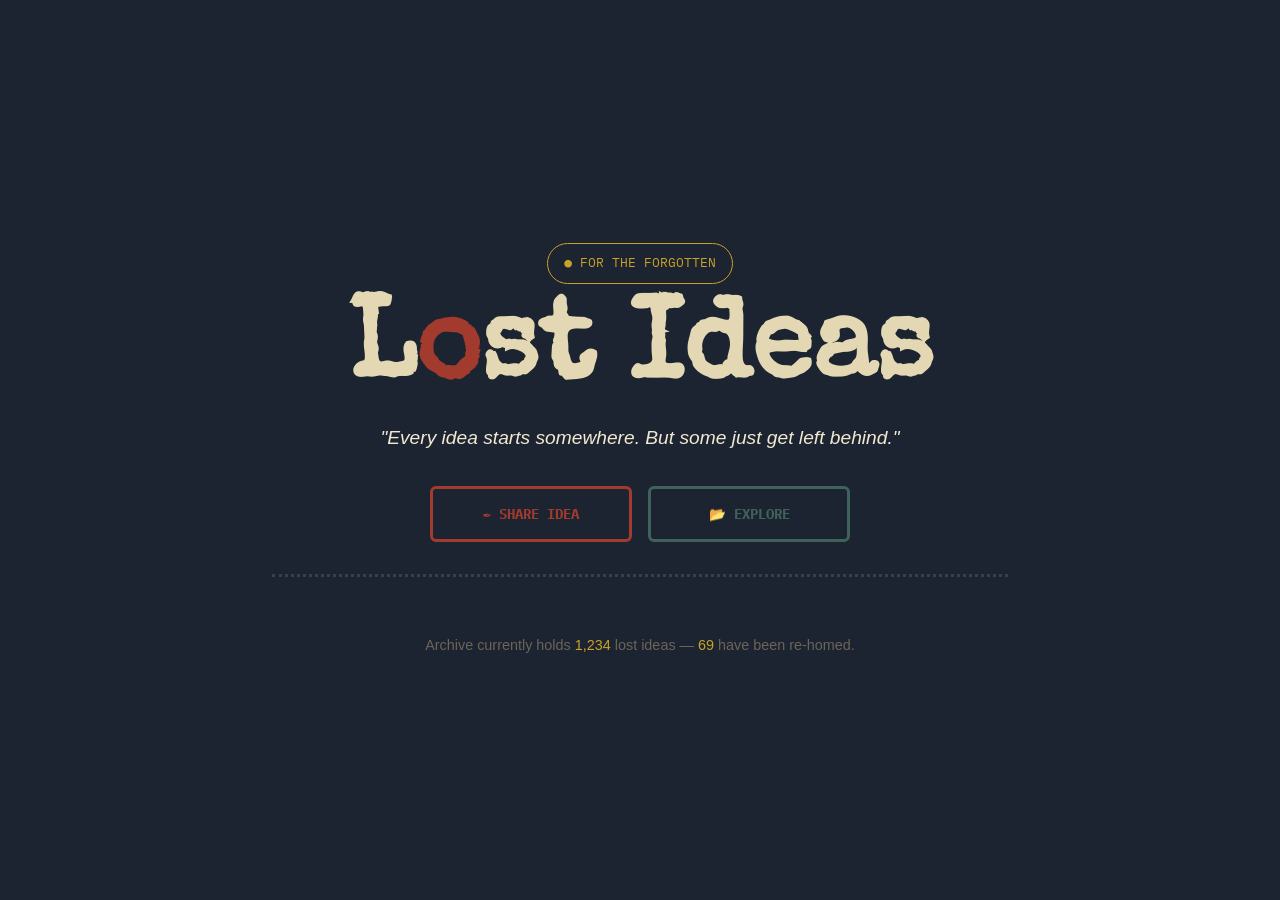
==== index.html @ 814cc0be "lost ideas intro page" ====
<!DOCTYPE html>
<html lang="en">
<head>
    <meta charset="UTF-8">
    <meta name="viewport" content="width=device-width, initial-scale=1.0">
    <title>Lost Ideas</title>
    <link rel="stylesheet" href="global.css" class="">
   
</head>
<body>
    <div class="main">
        <div class="above">
            <span>● For the forgotten</span>
        </div>
        <h1>L<span>o</span>st Ideas</h1>
        <p id="sentence">"Every idea starts somewhere. But some just get left behind." </p>
        <div class="btn">
            <button id="share-btn">✒️ Share Idea</button>
            <button id="explore-btn">📂 Explore</button>
        </div>
        <div class="divider">&nbsp;</div>
        <p id="stats">Archive currently holds <span>1,234</span> lost ideas — <span>69</span> have been re-homed.</p>
    </div>
</body>
</html>
---- global.css ----
@import url('https://fonts.googleapis.com/css2?family=Special+Elite&family=Source+Serif+4:ital,wght@0,400;0,600;1,400&family=IBM+Plex+Mono:wght@400;500;600&display=swap');

:root {
    --ink: #1B2430;
    --ink-soft: #242F3C;
    --ink-line: rgba(241, 233, 210, 0.14);
    --paper: #F1E9D2;
    --paper-dark: #E4D8B4;
    --stamp-red: #A23B2E;
    --filed-teal: #3F6259;
    --filed-teal-deep: #2C4640;
    --pencil: #6B6558;
    --thread-gold: #C9A227;
    --amber-ink: #A97A1E;
}

* {
    margin: 0;
    padding: 0;
    box-sizing: border-box;
}

html,
body {
    height: 100%;
    font-family: Arial, sans-serif;
    color: var(--paper);
    background: var(--ink);
    line-height: 1.6;
}

body {
    display: flex;
    justify-content: center;
    align-items: center;
    padding: 1rem;
}

.main {
    width: min(800px, 100%);
    display: flex;
    flex-direction: column;
    align-items: center;
    justify-content: center;
    gap: 1rem;
    padding: clamp(1rem, 3vw, 2rem);
}

.above {
    border: 1px solid var(--thread-gold);
    border-radius: 25px;
    color: var(--thread-gold);
    font-family: "IBM Plex Mono", monospace;
    font-size: .8rem;
    text-transform: uppercase;
    padding: .6rem 1rem;
    text-align: center;
}

h1 {
    font-family: "Special Elite", monospace;
    color: var(--paper-dark);
    font-size: clamp(3rem, 10vw, 7rem);
    line-height: .95;
    text-align: center;
}

h1 span {
    color: var(--stamp-red);
}

#sentence {
    max-width: 65ch;
    text-align: center;
    font-style: italic;
    color: var(--paper);
    font-size: clamp(1rem, 2vw, 1.2rem);
    margin-bottom: 1rem;
}

.btn {
    display: flex;
    width: 100%;
    max-width: 420px;
    gap: 1rem;
}

.btn button {
    flex: 1;
    padding: 1rem;
    font-family: "IBM Plex Mono", monospace;
    font-size: .85rem;
    font-weight: bold;
    text-transform: uppercase;
    border-radius: 6px;
    cursor: pointer;
    transition: .25s ease;
    background: transparent;
}

#share-btn {
    border: 3px solid var(--stamp-red);
    color: var(--stamp-red);
}

#share-btn:hover {
    background: var(--stamp-red);
    color: var(--paper);
}


#explore-btn {
    border: 3px solid var(--filed-teal);
    color: var(--filed-teal);
}

#explore-btn:hover {
    background: var(--filed-teal);
    color: var(--paper);
}

.divider {
    width: 100%;
    border-top: 3px dotted var(--ink-line);
    margin: 1rem 0;
}

#stats {
    color: var(--pencil);
    text-align: center;
    font-size: .9rem;
}

#stats span {
    color: var(--thread-gold);
}

@media (max-width: 768px) {

    h1 {
        font-size: clamp(3rem, 12vw, 5rem);
    }

    #sentence {
        text-align: center;
    }
}

@media (max-width: 480px) {

    .main {
        gap: .8rem;
    }

    .btn {
        flex-direction: column;
        max-width: 100%;
    }

    .btn button {
        width: 100%;
    }

    .above {
        font-size: .7rem;
    }

    #sentence {
        font-size: 1rem;
    }

    #stats {
        font-size: .8rem;
    }
}
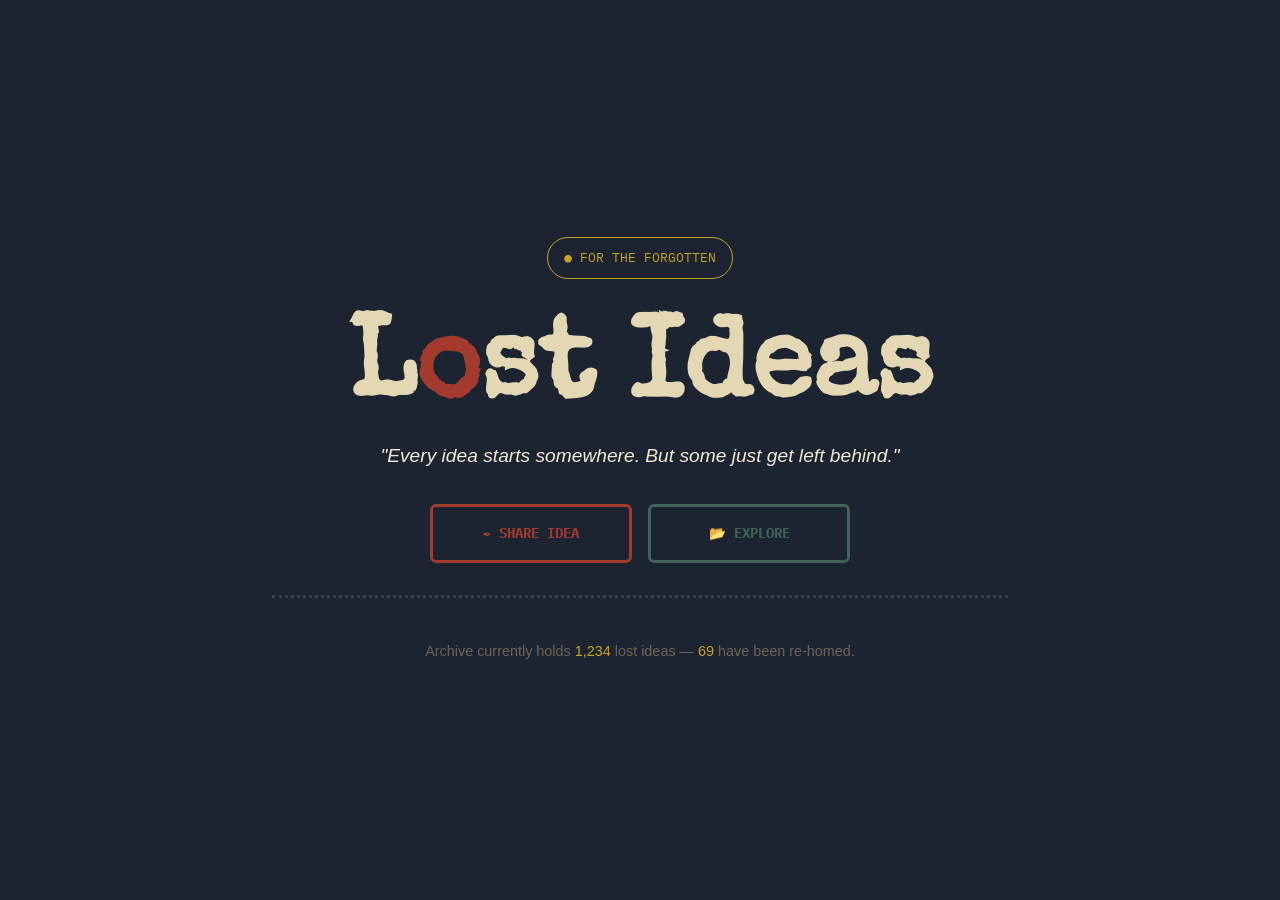
==== commit 0acaf2de: "foldering and global navbar" ====
--- a/index.html
+++ b/index.html
@@ -4,8 +4,8 @@
     <meta charset="UTF-8">
     <meta name="viewport" content="width=device-width, initial-scale=1.0">
     <title>Lost Ideas</title>
-    <link rel="stylesheet" href="global.css" class="">
-   
+    <link rel="stylesheet" href="/public/styles/global.css" class="">
+    <link rel="stylesheet" href="/public/styles/intro.css" class="">
 </head>
 <body>
     <div class="main">
@@ -15,11 +15,10 @@
         <h1>L<span>o</span>st Ideas</h1>
         <p id="sentence">"Every idea starts somewhere. But some just get left behind." </p>
         <div class="btn">
-            <button id="share-btn">✒️ Share Idea</button>
-            <button id="explore-btn">📂 Explore</button>
+            <a href="/" id="share-btn">✒️ Share Idea</a>
+            <a href="/public/components/navbar/navbar.html" id="explore-btn">📂 Explore</a>
         </div>
         <div class="divider">&nbsp;</div>
         <p id="stats">Archive currently holds <span>1,234</span> lost ideas — <span>69</span> have been re-homed.</p>
     </div>
-</body>
 </html>
--- a/public/styles/global.css
+++ b/public/styles/global.css
@@ -0,0 +1,17 @@
+@import url('https://fonts.googleapis.com/css2?family=Special+Elite&family=Source+Serif+4:ital,wght@0,400;0,600;1,400&family=IBM+Plex+Mono:wght@400;500;600&display=swap');
+
+:root {
+    --ink:#1B2430;
+    --ink-soft:#242F3C;
+    --ink-line: rgba(241,233,210,0.14);
+    --paper:#F1E9D2;
+    --paper-dark:#E4D8B4;
+    --stamp-red:#A23B2E;
+    --filed-teal:#3F6259;
+    --filed-teal-deep:#2C4640;
+    --pencil:#6B6558;
+    --thread-gold:#C9A227;
+    --amber-ink:#A97A1E;
+    --navh:76px;
+}
+
--- a/public/styles/intro.css
+++ b/public/styles/intro.css
@@ -0,0 +1,163 @@
+* {
+    margin: 0;
+    padding: 0;
+    box-sizing: border-box;
+}
+
+html,
+body {
+    height: 100%;
+    font-family: Arial, sans-serif;
+    color: var(--paper);
+    background: var(--ink);
+    line-height: 1.6;
+}
+
+body {
+    display: flex;
+    justify-content: center;
+    align-items: center;
+    padding: 1rem;
+}
+
+.main {
+    width: min(800px, 100%);
+    display: flex;
+    flex-direction: column;
+    align-items: center;
+    justify-content: center;
+    gap: 1rem;
+    padding: clamp(1rem, 3vw, 2rem);
+}
+
+.above {
+    border: 1px solid var(--thread-gold);
+    border-radius: 25px;
+    color: var(--thread-gold);
+    font-family: "IBM Plex Mono", monospace;
+    font-size: .8rem;
+    text-transform: uppercase;
+    padding: .6rem 1rem;
+    text-align: center;
+    margin-bottom: 1.5rem;
+}
+
+h1 {
+    font-family: "Special Elite", monospace;
+    color: var(--paper-dark);
+    font-size: clamp(3rem, 10vw, 7rem);
+    line-height: .95;
+    text-align: center;
+}
+
+h1 span {
+    color: var(--stamp-red);
+}
+
+#sentence {
+    max-width: 65ch;
+    text-align: center;
+    font-style: italic;
+    color: var(--paper);
+    font-size: clamp(1rem, 2vw, 1.2rem);
+    margin-bottom: 1rem;
+}
+
+.btn {
+    display: flex;
+    width: 100%;
+    max-width: 420px;
+    gap: 1rem;
+}
+
+.btn a {
+    flex: 1;
+    padding: 1rem;
+    font-family: "IBM Plex Mono", monospace;
+    font-size: .85rem;
+    font-weight: bold;
+    text-transform: uppercase;
+    border-radius: 6px;
+    cursor: pointer;
+    text-align: center;
+    text-decoration: none;
+    transition: .25s ease;
+    background: transparent;
+}
+
+#share-btn {
+    border: 3px solid var(--stamp-red);
+    color: var(--stamp-red);
+}
+
+#share-btn:hover {
+    background: var(--stamp-red);
+    color: var(--paper);
+}
+
+
+#explore-btn {
+    border: 3px solid var(--filed-teal);
+    color: var(--filed-teal);
+}
+
+#explore-btn:hover {
+    background: var(--filed-teal);
+    color: var(--paper);
+}
+
+.divider {
+    width: 100%;
+    border-top: 3px dotted var(--ink-line);
+    margin: 1rem 0;
+}
+
+#stats {
+    color: var(--pencil);
+    text-align: center;
+    font-size: .9rem;
+    margin-top: -1rem;
+}
+
+#stats span {
+    color: var(--thread-gold);
+}
+
+@media (max-width: 768px) {
+
+    h1 {
+        font-size: clamp(3rem, 12vw, 5rem);
+    }
+
+    #sentence {
+        text-align: center;
+    }
+}
+
+@media (max-width: 480px) {
+
+    .main {
+        gap: .8rem;
+    }
+
+    .btn {
+        flex-direction: column;
+        max-width: 100%;
+    }
+
+    .btn button {
+        width: 100%;
+    }
+
+    .above {
+        font-size: .7rem;
+    }
+
+    #sentence {
+        font-size: 1rem;
+    }
+
+    #stats {
+        font-size: .8rem;
+    }
+}
